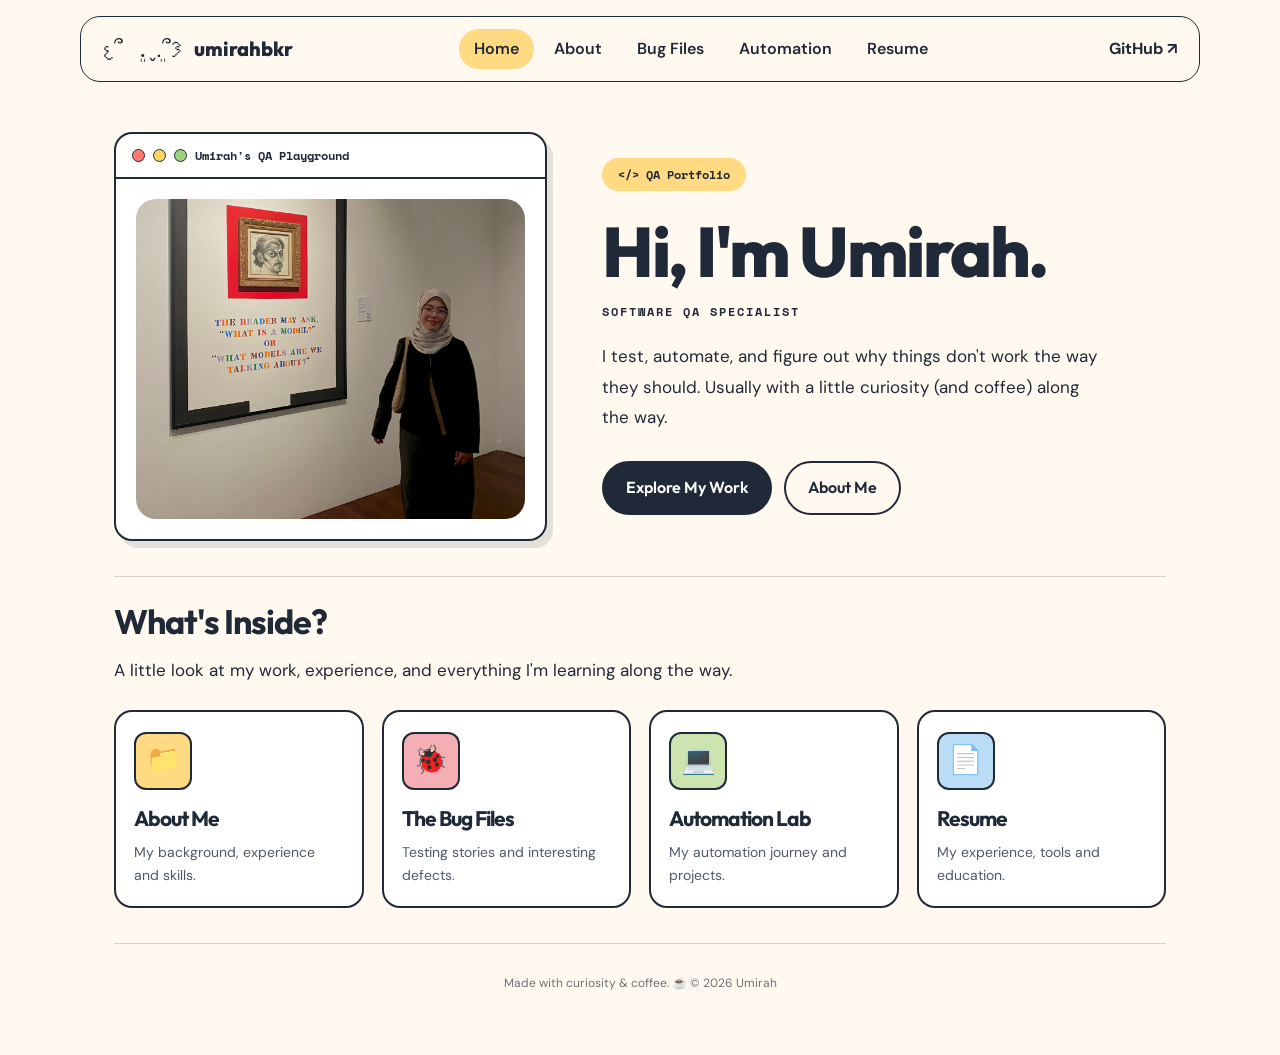
==== index.html @ 62604cd6 "Update index.html" ====
<!DOCTYPE html>
<html lang="en">
<head>
    <meta charset="UTF-8">
    <meta name="viewport" content="width=device-width, initial-scale=1.0">

    <title>umirahbkr | QA Playground</title>

    <!-- Google Fonts -->
    <link rel="preconnect" href="https://fonts.googleapis.com">
    <link rel="preconnect" href="https://fonts.gstatic.com" crossorigin>
    <link href="https://fonts.googleapis.com/css2?family=DM+Sans:wght@400;500;600;700&family=Outfit:wght@400;500;600;700;800&family=Space+Mono:wght@400;700&display=swap" rel="stylesheet">

    <style>
        :root {
            --cream: #FFF9F0;
            --navy: #202938;
            --yellow: #FFDA83;
            --pink: #F6AEB5;
            --green: #CDE4B1;
            --blue: #BBDCF5;
        }

        * {
            box-sizing: border-box;
        }

        html {
            scroll-behavior: smooth;
            scroll-padding-top: 115px;
        }

        body {
            margin: 0;
            background: var(--cream);
            color: var(--navy);
            font-family: 'DM Sans', sans-serif;
            line-height: 1.6;
        }

        /* Typography */
        h1, h2, h3 {
            font-family: 'Outfit', sans-serif;
            font-weight: 700;
            letter-spacing: -1px;
        }

        .tag, .role, .window-bar {
            font-family: 'Space Mono', monospace;
        }

        /* Sticky navigation */
        .site-header {
            position: sticky;
            top: 0;
            z-index: 100;
            padding: 16px 24px 0;
            background: var(--cream);
        }

        .site-navbar {
            max-width: 1120px;
            margin: auto;
            padding: 12px 22px;
            border: 1.5px solid var(--navy);
            border-radius: 20px;
            background: var(--cream);

            display: flex;
            align-items: center;
            justify-content: space-between;
            gap: 16px;
        }

        .site-brand {
            display: flex;
            align-items: center;
            gap: 12px;
            font-family: 'Outfit', sans-serif;
            font-size: 20px;
            font-weight: 800;
            text-decoration: none;
            color: var(--navy);
            white-space: nowrap;
        }

        .site-brand-symbol {
            font-family: 'Space Mono', monospace;
            font-size: 22px;
            font-weight: 400;
        }

        .site-nav-links {
            display: flex;
            align-items: center;
            justify-content: center;
            flex-wrap: wrap;
            gap: 5px;
        }

        .site-nav-links a {
            color: var(--navy);
            text-decoration: none;
            padding: 7px 15px;
            border-radius: 30px;
            font-weight: 600;
            transition: background 0.2s, transform 0.2s;
        }

        .site-nav-links a:hover {
            background: var(--pink);
            transform: translateY(-2px);
        }

        .site-nav-links a.active {
            background: var(--yellow);
        }

        .site-github {
            color: var(--navy);
            font-weight: 700;
            text-decoration: none;
            white-space: nowrap;
        }

        .site-brand:focus-visible,
        .site-nav-links a:focus-visible,
        .site-github:focus-visible {
            outline: 3px solid #B36D36;
            outline-offset: 3px;
        }

        /* Page layout */
        .container {
            max-width: 1100px;
            margin: auto;
            padding: 50px 24px;
        }

        /* Hero section */
        .hero {
            display: grid;
            grid-template-columns: 1fr 1.3fr;
            align-items: center;
            gap: 55px;
        }

        /* Retro photo window */
        .window {
            border: 2px solid var(--navy);
            border-radius: 18px;
            overflow: hidden;
            background: white;
            box-shadow: 6px 7px 0 rgba(32, 41, 56, 0.12);
        }

        .window-bar {
            display: flex;
            align-items: center;
            gap: 8px;
            padding: 12px 16px;
            border-bottom: 2px solid var(--navy);
            font-size: 12px;
            font-weight: bold;
        }

        .dot {
            width: 13px;
            height: 13px;
            border: 1.5px solid var(--navy);
            border-radius: 50%;
            flex-shrink: 0;
        }

        .red {
            background: #FF7974;
        }

        .yellow {
            background: #FFD55A;
        }

        .green {
            background: #9ED27D;
        }

        .window-content {
            padding: 20px;
        }

        /* Rounded portfolio photo */
        .window-content img {
            width: 100%;
            height: 320px;
            object-fit: cover;
            object-position: 55% 50%;
            border-radius: 20px;
            display: block;
        }

        /* Hero typography */
        .tag {
            display: inline-block;
            background: var(--yellow);
            padding: 7px 16px;
            border-radius: 30px;
            font-size: 12px;
            font-weight: bold;
        }

        h1 {
            font-size: clamp(42px, 6vw, 70px);
            line-height: 1.1;
            margin: 22px 0 12px;
            letter-spacing: -2.5px;
            font-weight: 800;
        }

        .role {
            font-size: 12px;
            font-weight: bold;
            letter-spacing: 2px;
        }

        /* Consistent main descriptions */
        .intro,
        .explore > p {
            font-family: 'DM Sans', sans-serif;
            font-size: 17px;
            font-weight: 400;
            line-height: 1.8;
            color: var(--navy);
        }

        .intro {
            max-width: 500px;
            margin-top: 20px;
        }

        /* Buttons */
        .buttons {
            display: flex;
            flex-wrap: wrap;
            gap: 12px;
            margin-top: 28px;
        }

        .button {
            display: inline-block;
            padding: 12px 22px;
            border-radius: 30px;
            border: 2px solid var(--navy);
            color: var(--navy);
            text-decoration: none;
            font-family: 'Outfit', sans-serif;
            font-weight: 600;
            transition: transform 0.2s, box-shadow 0.2s;
        }

        .button:hover {
            transform: translateY(-4px);
            box-shadow: 3px 4px 0 rgba(32, 41, 56, 0.15);
        }

        .primary {
            background: var(--navy);
            color: white;
        }

        .button:focus-visible,
        .card:focus-visible {
            outline: 3px solid #B36D36;
            outline-offset: 4px;
        }

        /* What's Inside section */
        .explore {
            margin-top: 35px;
            padding-top: 18px;
            border-top: 1px solid #D7D2CA;
        }

        .explore h2 {
            font-size: 34px;
            margin-top: 0;
            margin-bottom: 6px;
        }

        .explore > p {
            margin-top: 0;
            margin-bottom: 24px;
        }

        /* Navigation cards */
        .cards {
            display: grid;
            grid-template-columns: repeat(4, minmax(0, 1fr));
            gap: 18px;
        }

        .card {
            border: 2px solid var(--navy);
            border-radius: 18px;
            padding: 20px 18px;
            text-decoration: none;
            color: var(--navy);
            background: white;
            transition: transform 0.2s, box-shadow 0.2s;
        }

        .card:hover {
            transform: translateY(-6px);
            box-shadow: 5px 6px 0 var(--navy);
        }

        .card-icon {
            display: inline-flex;
            align-items: center;
            justify-content: center;
            width: 58px;
            height: 58px;
            border: 2px solid var(--navy);
            border-radius: 12px;
            font-size: 28px;
        }

        .card h3 {
            margin: 12px 0 6px;
            font-size: 21px;
        }

        .card p {
            font-size: 14px;
            margin: 0;
            color: #505966;
        }

        /* Footer */
        footer {
            margin-top: 35px;
            padding-top: 18px;
            border-top: 1px solid #D7D2CA;
            font-size: 12px;
            color: #69717B;
            text-align: center;
        }

        /* Tablet */
        @media (max-width: 850px) {
            .site-navbar {
                flex-wrap: wrap;
                justify-content: center;
            }

            .site-nav-links {
                order: 3;
                width: 100%;
            }
        }

        @media (max-width: 800px) {
            .hero {
                grid-template-columns: 1fr;
                gap: 30px;
            }

            .cards {
                grid-template-columns: repeat(2, minmax(0, 1fr));
            }

            .container {
                padding: 35px 24px;
            }
        }

        /* Mobile */
        @media (max-width: 480px) {
            .site-header {
                padding: 10px 10px 0;
            }

            .site-navbar {
                padding: 12px;
                gap: 8px;
            }

            .site-brand {
                font-size: 17px;
            }

            .site-nav-links {
                gap: 3px;
            }

            .site-nav-links a {
                font-size: 12px;
                padding: 6px 9px;
            }

            .cards {
                grid-template-columns: 1fr;
            }

            .container {
                padding: 30px 20px;
            }

            h1 {
                letter-spacing: -1.5px;
            }

            .role {
                letter-spacing: 1px;
            }

            .intro,
            .explore > p {
                font-size: 16px;
            }

            .window-bar {
                font-size: 10px;
            }

            .window-content img {
                height: 300px;
            }
        }

        /* Reduced motion */
        @media (prefers-reduced-motion: reduce) {
            html {
                scroll-behavior: auto;
            }

            .button,
            .card,
            .site-nav-links a {
                transition: none;
            }
        }
    </style>
</head>

<body>

    <!-- Sticky navigation -->
    <header class="site-header">
        <nav class="site-navbar" aria-label="Main navigation">

            <a href="index.html" class="site-brand">
                <span class="site-brand-symbol">𐔌՞ ܸ.ˬ.ܸ՞𐦯</span>
                umirahbkr
            </a>

            <div class="site-nav-links">
                <a href="index.html" class="active" aria-current="page">Home</a>
                <a href="about.html">About</a>
                <a href="bug-files.html">Bug Files</a>
                <a href="automation.html">Automation</a>
                <a href="resume.html">Resume</a>
            </div>

            <a
                href="https://github.com/syafiqahumirah"
                class="site-github"
                target="_blank"
                rel="noopener noreferrer"
                aria-label="Visit my GitHub profile">
                GitHub ↗
            </a>

        </nav>
    </header>

    <div class="container">

        <main>

            <!-- Welcome section -->
            <section class="hero" id="home">

                <div class="window">

                    <div class="window-bar">
                        <span class="dot red"></span>
                        <span class="dot yellow"></span>
                        <span class="dot green"></span>
                        <span>Umirah's QA Playground</span>
                    </div>

                    <div class="window-content">
                        <img
                            src="IMG_5459.jpeg"
                            alt="Umirah's portfolio photo"
                        >
                    </div>

                </div>

                <div class="hero-text">

                    <span class="tag">
                        &lt;/&gt; QA Portfolio
                    </span>

                    <h1>Hi, I'm Umirah.</h1>

                    <div class="role">
                        SOFTWARE QA SPECIALIST
                    </div>

                    <p class="intro">
                        I test, automate, and figure out why
                        things don't work the way they should.
                        Usually with a little curiosity
                        (and coffee) along the way.
                    </p>

                    <div class="buttons">

                        <a href="#explore" class="button primary">
                            Explore My Work
                        </a>

                        <a href="about.html" class="button">
                            About Me
                        </a>

                    </div>

                </div>

            </section>

            <!-- What's Inside -->
            <section class="explore" id="explore">

                <h2>What's Inside?</h2>

                <p>
                    A little look at my work, experience,
                    and everything I'm learning along the way.
                </p>

                <div class="cards">

                    <!-- About Me -->
                    <a href="about.html" class="card">

                        <span
                            class="card-icon"
                            style="background:var(--yellow)"
                            aria-hidden="true">
                            📁
                        </span>

                        <h3>About Me</h3>

                        <p>
                            My background, experience and skills.
                        </p>

                    </a>

                    <!-- The Bug Files -->
                    <a href="bug-files.html" class="card">

                        <span
                            class="card-icon"
                            style="background:var(--pink)"
                            aria-hidden="true">
                            🐞
                        </span>

                        <h3>The Bug Files</h3>

                        <p>
                            Testing stories and interesting defects.
                        </p>

                    </a>

                    <!-- Automation Lab -->
                    <a href="automation.html" class="card">

                        <span
                            class="card-icon"
                            style="background:var(--green)"
                            aria-hidden="true">
                            💻
                        </span>

                        <h3>Automation Lab</h3>

                        <p>
                            My automation journey and projects.
                        </p>

                    </a>

                    <!-- Resume -->
                    <a href="resume.html" class="card">

                        <span
                            class="card-icon"
                            style="background:var(--blue)"
                            aria-hidden="true">
                            📄
                        </span>

                        <h3>Resume</h3>

                        <p>
                            My experience, tools and education.
                        </p>

                    </a>

                </div>

            </section>

        </main>

        <footer>
            <p>Made with curiosity &amp; coffee. ☕️
            © 2026 Umirah </p>
        </footer>

    </div>

</body>
</html>
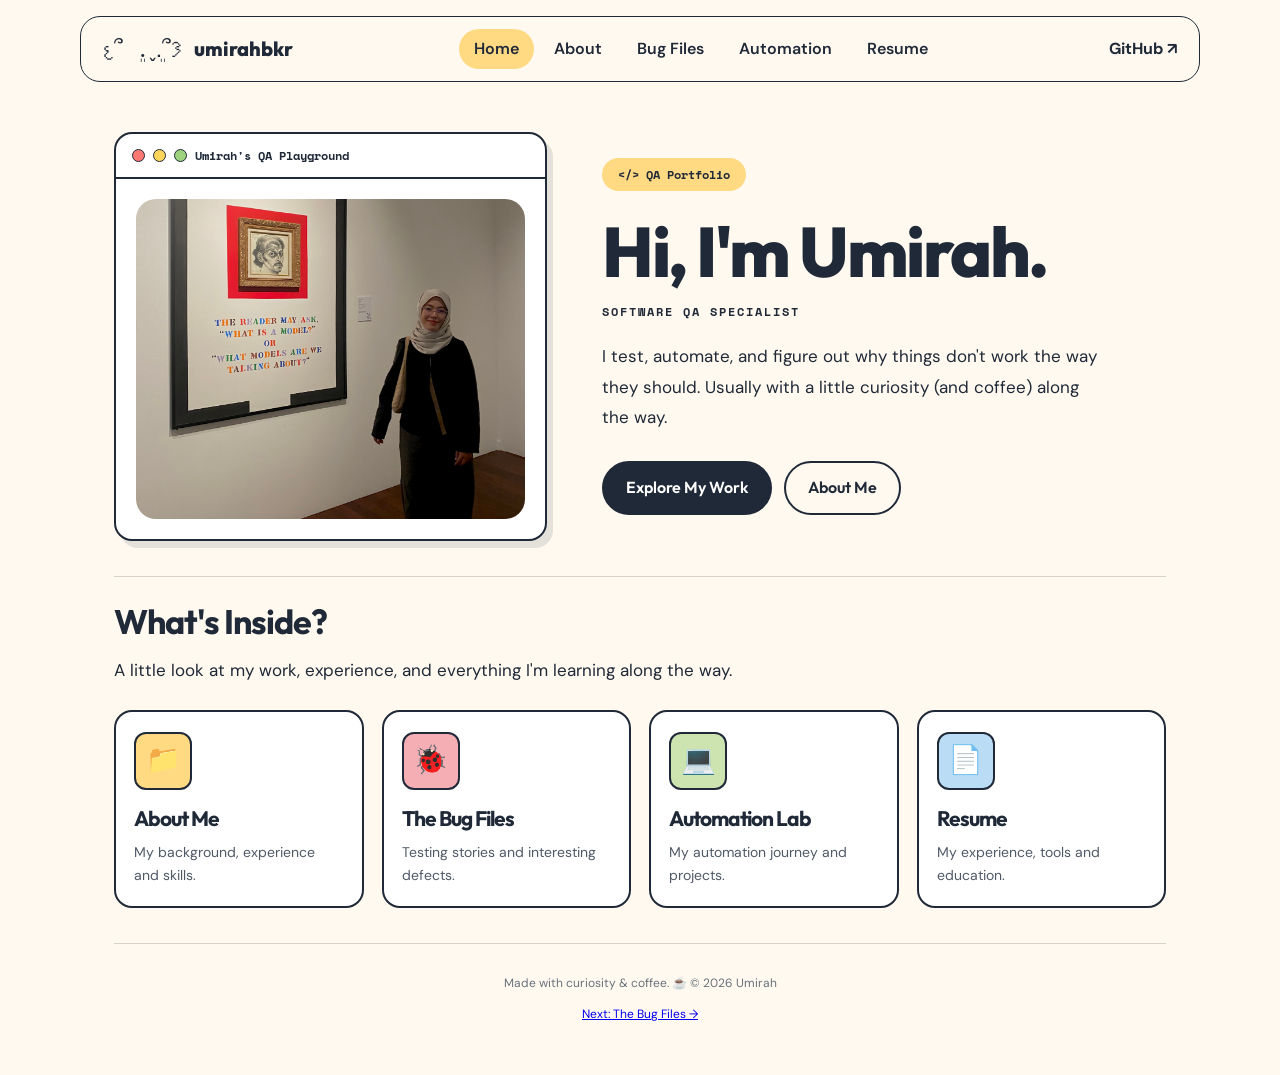
==== commit 8b70cccb: "Update index.html" ====
--- a/index.html
+++ b/index.html
@@ -624,10 +624,15 @@
 
         </main>
 
-        <footer>
-            <p>Made with curiosity &amp; coffee. ☕️
-            © 2026 Umirah </p>
-        </footer>
+        
+<footer>
+  <p>Made with curiosity &amp; coffee. ☕️ © 2026 Umirah</p>
+
+  <a href="bug-files.html" class="next-page">
+    Next: The Bug Files →
+  </a>
+</footer>
+
 
     </div>
 
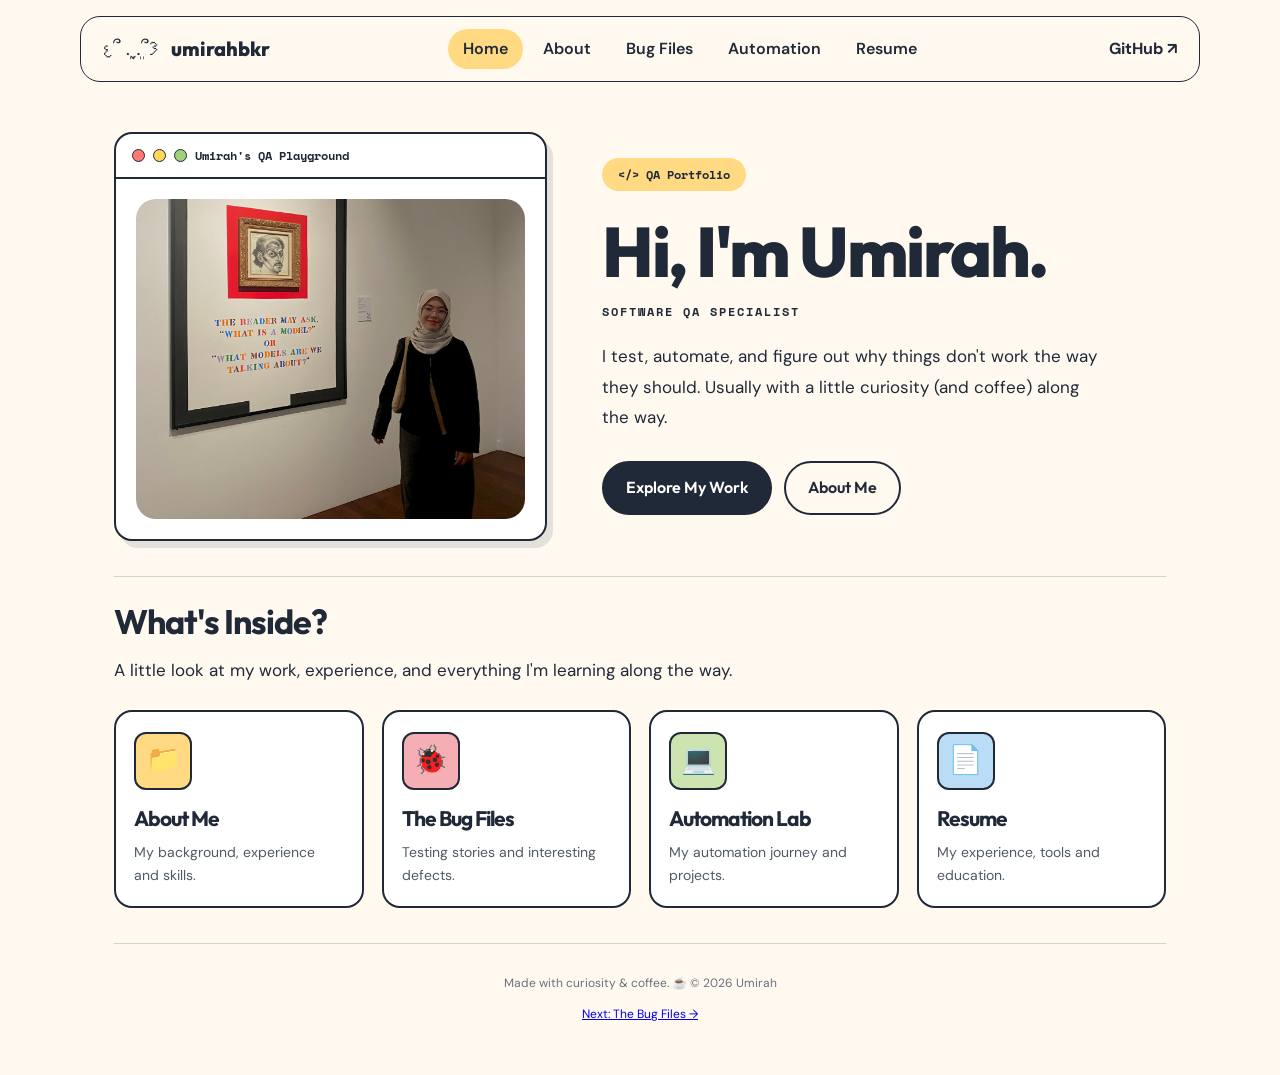
==== commit 1c723b47: "Update index.html" ====
--- a/index.html
+++ b/index.html
@@ -85,11 +85,13 @@
             white-space: nowrap;
         }
 
+        
         .site-brand-symbol {
-            font-family: 'Space Mono', monospace;
-            font-size: 22px;
+            font-family: 'DM Sans', sans-serif;
+            font-size: 19px;
             font-weight: 400;
         }
+
 
         .site-nav-links {
             display: flex;
@@ -389,6 +391,11 @@
                 font-size: 17px;
             }
 
+            
+            .site-brand-symbol {
+                 font-size: 15px;
+            }
+
             .site-nav-links {
                 gap: 3px;
             }
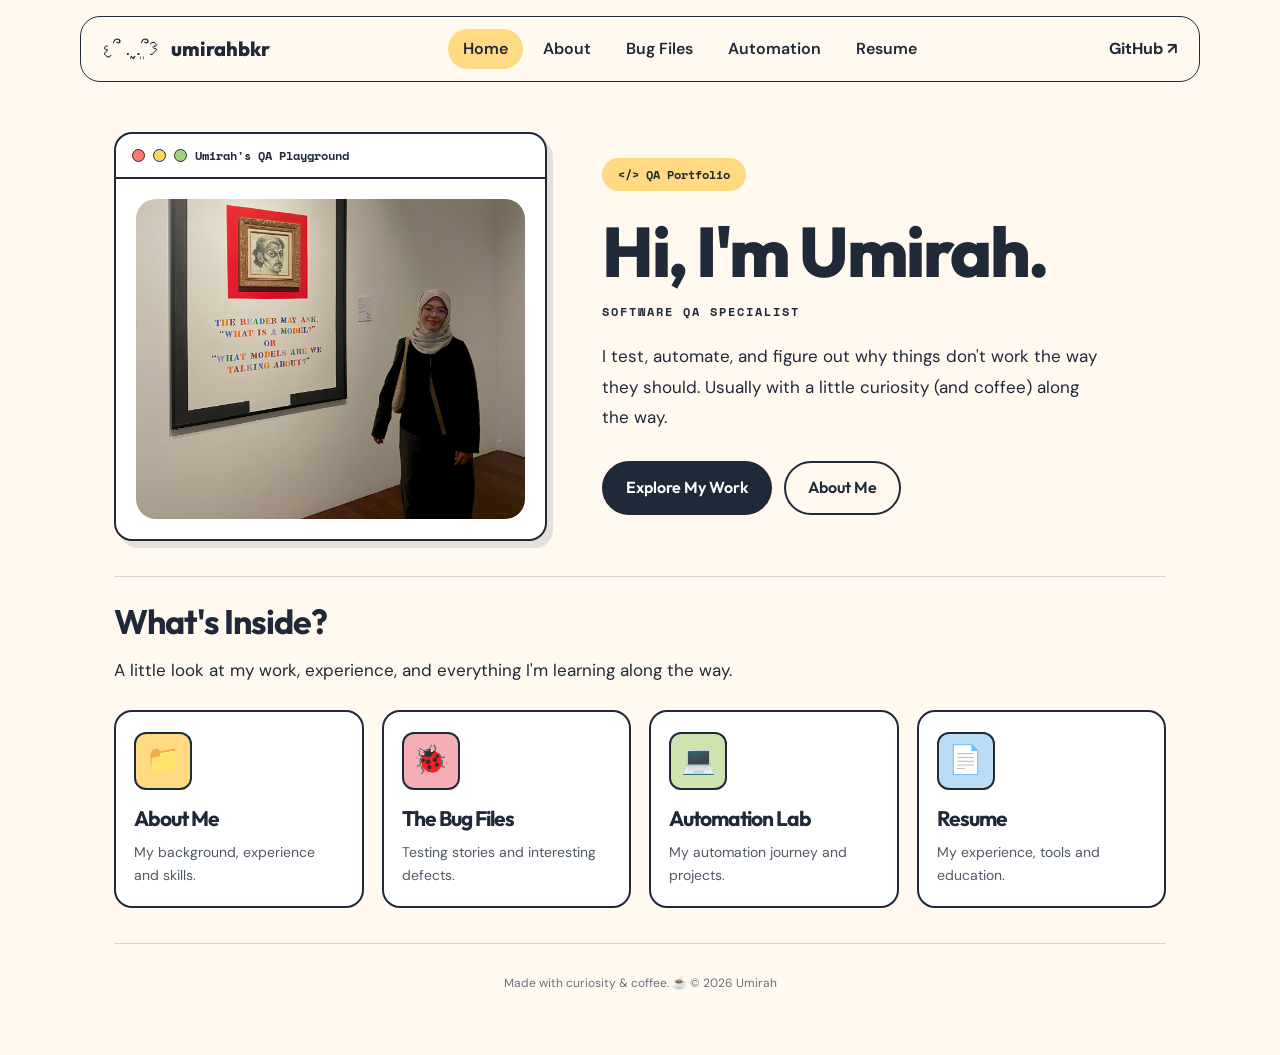
==== commit 4af4646b: "footer" ====
--- a/index.html
+++ b/index.html
@@ -633,11 +633,7 @@
 
         
 <footer>
-  <p>Made with curiosity &amp; coffee. ☕️ © 2026 Umirah</p>
-
-  <a href="bug-files.html" class="next-page">
-    Next: The Bug Files →
-  </a>
+    <p>Made with curiosity &amp; coffee. ☕️ © 2026 Umirah</p>
 </footer>
 
 
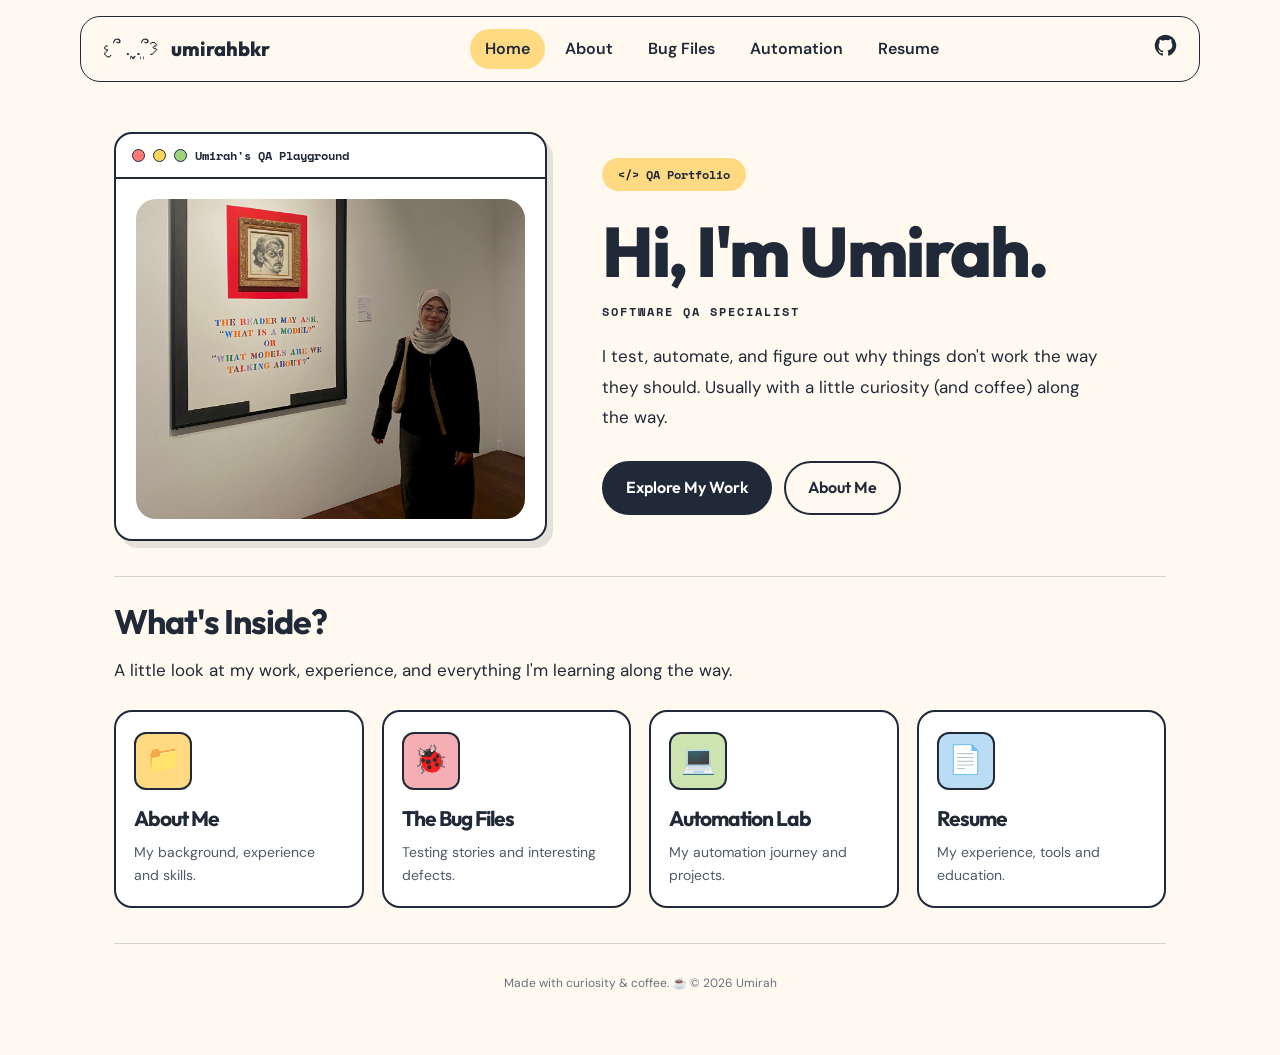
==== commit 7a4762cb: "make reusable navbar and footer" ====
--- a/index.html
+++ b/index.html
@@ -453,33 +453,8 @@
 <body>
 
     <!-- Sticky navigation -->
-    <header class="site-header">
-        <nav class="site-navbar" aria-label="Main navigation">
-
-            <a href="index.html" class="site-brand">
-                <span class="site-brand-symbol">𐔌՞ ܸ.ˬ.ܸ՞𐦯</span>
-                umirahbkr
-            </a>
-
-            <div class="site-nav-links">
-                <a href="index.html" class="active" aria-current="page">Home</a>
-                <a href="about.html">About</a>
-                <a href="bug-files.html">Bug Files</a>
-                <a href="automation.html">Automation</a>
-                <a href="resume.html">Resume</a>
-            </div>
-
-            <a
-                href="https://github.com/syafiqahumirah"
-                class="site-github"
-                target="_blank"
-                rel="noopener noreferrer"
-                aria-label="Visit my GitHub profile">
-                GitHub ↗
-            </a>
-
-        </nav>
-    </header>
+    
+<header id="site-header" class="site-header"></header>
 
     <div class="container">
 
@@ -632,12 +607,14 @@
         </main>
 
         
-<footer>
-    <p>Made with curiosity &amp; coffee. ☕️ © 2026 Umirah</p>
-</footer>
+
+<footer id="site-footer"></footer>
+
 
 
     </div>
+
+<script src="components.js" defer></script>
 
 </body>
 </html>
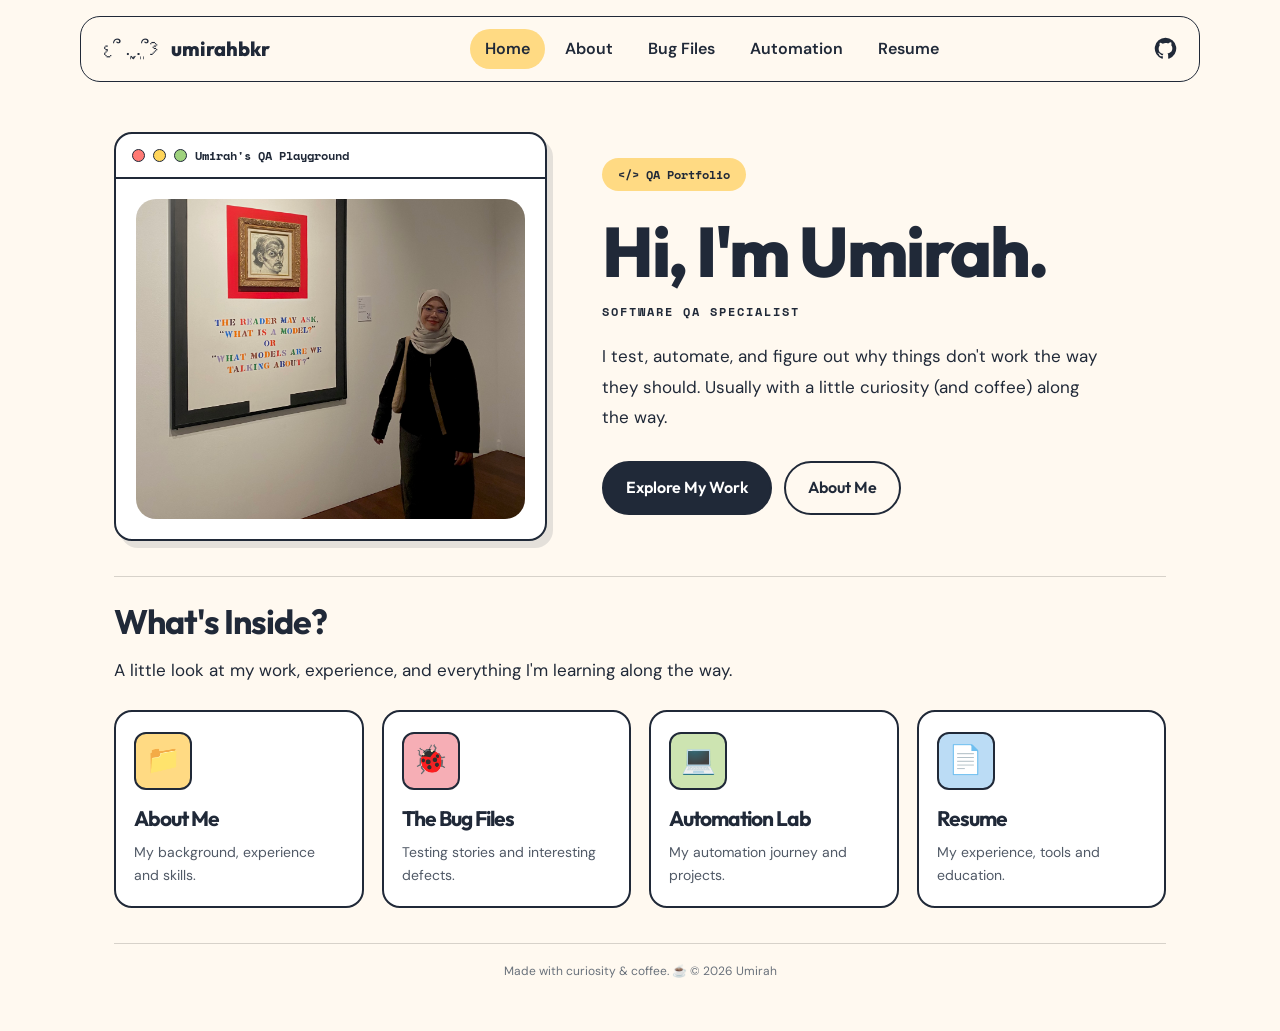
==== commit ecf8799a: "remove duplicate css" ====
--- a/index.html
+++ b/index.html
@@ -11,6 +11,7 @@
     <link rel="preconnect" href="https://fonts.googleapis.com">
     <link rel="preconnect" href="https://fonts.gstatic.com" crossorigin>
     <link href="https://fonts.googleapis.com/css2?family=DM+Sans:wght@400;500;600;700&family=Outfit:wght@400;500;600;700;800&family=Space+Mono:wght@400;700&display=swap" rel="stylesheet">
+    <link rel="stylesheet" href="shared.css">
 
     <style>
         :root {
@@ -48,89 +49,6 @@
 
         .tag, .role, .window-bar {
             font-family: 'Space Mono', monospace;
-        }
-
-        /* Sticky navigation */
-        .site-header {
-            position: sticky;
-            top: 0;
-            z-index: 100;
-            padding: 16px 24px 0;
-            background: var(--cream);
-        }
-
-        .site-navbar {
-            max-width: 1120px;
-            margin: auto;
-            padding: 12px 22px;
-            border: 1.5px solid var(--navy);
-            border-radius: 20px;
-            background: var(--cream);
-
-            display: flex;
-            align-items: center;
-            justify-content: space-between;
-            gap: 16px;
-        }
-
-        .site-brand {
-            display: flex;
-            align-items: center;
-            gap: 12px;
-            font-family: 'Outfit', sans-serif;
-            font-size: 20px;
-            font-weight: 800;
-            text-decoration: none;
-            color: var(--navy);
-            white-space: nowrap;
-        }
-
-        
-        .site-brand-symbol {
-            font-family: 'DM Sans', sans-serif;
-            font-size: 19px;
-            font-weight: 400;
-        }
-
-
-        .site-nav-links {
-            display: flex;
-            align-items: center;
-            justify-content: center;
-            flex-wrap: wrap;
-            gap: 5px;
-        }
-
-        .site-nav-links a {
-            color: var(--navy);
-            text-decoration: none;
-            padding: 7px 15px;
-            border-radius: 30px;
-            font-weight: 600;
-            transition: background 0.2s, transform 0.2s;
-        }
-
-        .site-nav-links a:hover {
-            background: var(--pink);
-            transform: translateY(-2px);
-        }
-
-        .site-nav-links a.active {
-            background: var(--yellow);
-        }
-
-        .site-github {
-            color: var(--navy);
-            font-weight: 700;
-            text-decoration: none;
-            white-space: nowrap;
-        }
-
-        .site-brand:focus-visible,
-        .site-nav-links a:focus-visible,
-        .site-github:focus-visible {
-            outline: 3px solid #B36D36;
-            outline-offset: 3px;
         }
 
         /* Page layout */
@@ -338,29 +256,7 @@
             color: #505966;
         }
 
-        /* Footer */
-        footer {
-            margin-top: 35px;
-            padding-top: 18px;
-            border-top: 1px solid #D7D2CA;
-            font-size: 12px;
-            color: #69717B;
-            text-align: center;
-        }
-
         /* Tablet */
-        @media (max-width: 850px) {
-            .site-navbar {
-                flex-wrap: wrap;
-                justify-content: center;
-            }
-
-            .site-nav-links {
-                order: 3;
-                width: 100%;
-            }
-        }
-
         @media (max-width: 800px) {
             .hero {
                 grid-template-columns: 1fr;
@@ -378,33 +274,6 @@
 
         /* Mobile */
         @media (max-width: 480px) {
-            .site-header {
-                padding: 10px 10px 0;
-            }
-
-            .site-navbar {
-                padding: 12px;
-                gap: 8px;
-            }
-
-            .site-brand {
-                font-size: 17px;
-            }
-
-            
-            .site-brand-symbol {
-                 font-size: 15px;
-            }
-
-            .site-nav-links {
-                gap: 3px;
-            }
-
-            .site-nav-links a {
-                font-size: 12px;
-                padding: 6px 9px;
-            }
-
             .cards {
                 grid-template-columns: 1fr;
             }
--- a/shared.css
+++ b/shared.css
@@ -0,0 +1,159 @@
+
+/* Shared design variables */
+
+:root {
+  --cream: #FFF9F0;
+  --navy: #202938;
+  --yellow: #FFDA83;
+  --pink: #F6AEB5;
+  --green: #CDE4B1;
+  --blue: #BBDCF5;
+}
+
+/* Shared navbar */
+
+.site-header {
+  position: sticky;
+  top: 0;
+  z-index: 100;
+  padding: 16px 24px 0;
+  background: var(--cream);
+}
+
+.site-navbar {
+  max-width: 1120px;
+  margin: auto;
+  padding: 12px 22px;
+  border: 1.5px solid var(--navy);
+  border-radius: 20px;
+  background: var(--cream);
+  display: flex;
+  align-items: center;
+  justify-content: space-between;
+  gap: 16px;
+}
+
+.site-brand {
+  display: flex;
+  align-items: center;
+  gap: 12px;
+  font-family: 'Outfit', sans-serif;
+  font-size: 20px;
+  font-weight: 800;
+  text-decoration: none;
+  color: var(--navy);
+  white-space: nowrap;
+}
+
+.site-brand-symbol {
+  font-family: 'DM Sans', sans-serif;
+  font-size: 19px;
+  font-weight: 400;
+}
+
+.site-nav-links {
+  display: flex;
+  align-items: center;
+  justify-content: center;
+  flex-wrap: wrap;
+  gap: 5px;
+}
+
+.site-nav-links a {
+  color: var(--navy);
+  text-decoration: none;
+  padding: 7px 15px;
+  border-radius: 30px;
+  font-weight: 600;
+  transition: background .2s, transform .2s;
+}
+
+.site-nav-links a:hover {
+  background: var(--pink);
+  transform: translateY(-2px);
+}
+
+.site-nav-links a.active {
+  background: var(--yellow);
+}
+
+.site-github {
+  display: inline-flex;
+  align-items: center;
+  justify-content: center;
+  color: var(--navy);
+  text-decoration: none;
+  flex-shrink: 0;
+  transition: transform .2s;
+}
+
+.site-github:hover {
+  transform: translateY(-2px);
+}
+
+/* Shared footer */
+
+#site-footer {
+  margin-top: 35px;
+  padding-top: 18px;
+  border-top: 1px solid #D7D2CA;
+  font-family: 'DM Sans', sans-serif;
+  font-size: 12px;
+  color: #69717B;
+  text-align: center;
+}
+
+#site-footer p {
+  margin: 0;
+}
+
+/* Tablet */
+
+@media (max-width: 850px) {
+  .site-navbar {
+    flex-wrap: wrap;
+    justify-content: center;
+  }
+
+  .site-nav-links {
+    order: 3;
+    width: 100%;
+  }
+}
+
+/* Mobile */
+
+@media (max-width: 550px) {
+  .site-header {
+    padding: 10px 10px 0;
+  }
+
+  .site-navbar {
+    padding: 12px;
+    gap: 8px;
+  }
+
+  .site-brand {
+    font-size: 17px;
+  }
+
+  .site-brand-symbol {
+    font-size: 15px;
+  }
+
+  .site-nav-links {
+    gap: 3px;
+  }
+
+  .site-nav-links a {
+    font-size: 12px;
+    padding: 6px 9px;
+  }
+}
+
+@media (prefers-reduced-motion: reduce) {
+  .site-nav-links a,
+  .site-github {
+    transition: none;
+  }
+}
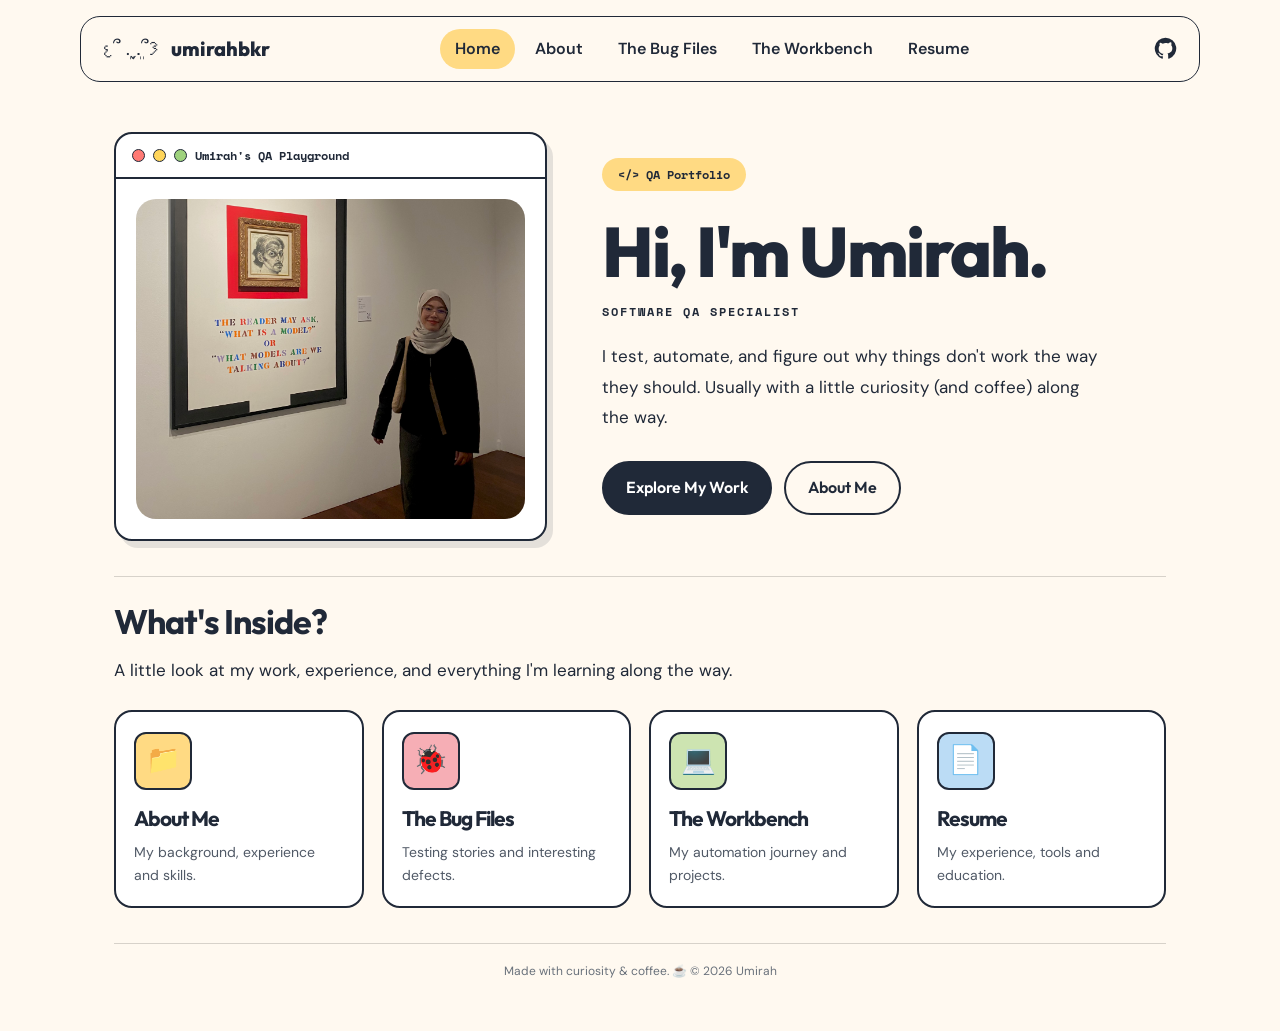
==== commit 5c202a2e: "update automation to workbench" ====
--- a/index.html
+++ b/index.html
@@ -433,8 +433,8 @@
 
                     </a>
 
-                    <!-- Automation Lab -->
-                    <a href="automation.html" class="card">
+                    <!-- The Workbench -->
+                    <a href="workbench.html" class="card">
 
                         <span
                             class="card-icon"
@@ -443,7 +443,7 @@
                             💻
                         </span>
 
-                        <h3>Automation Lab</h3>
+                        <h3>The Workbench</h3>
 
                         <p>
                             My automation journey and projects.
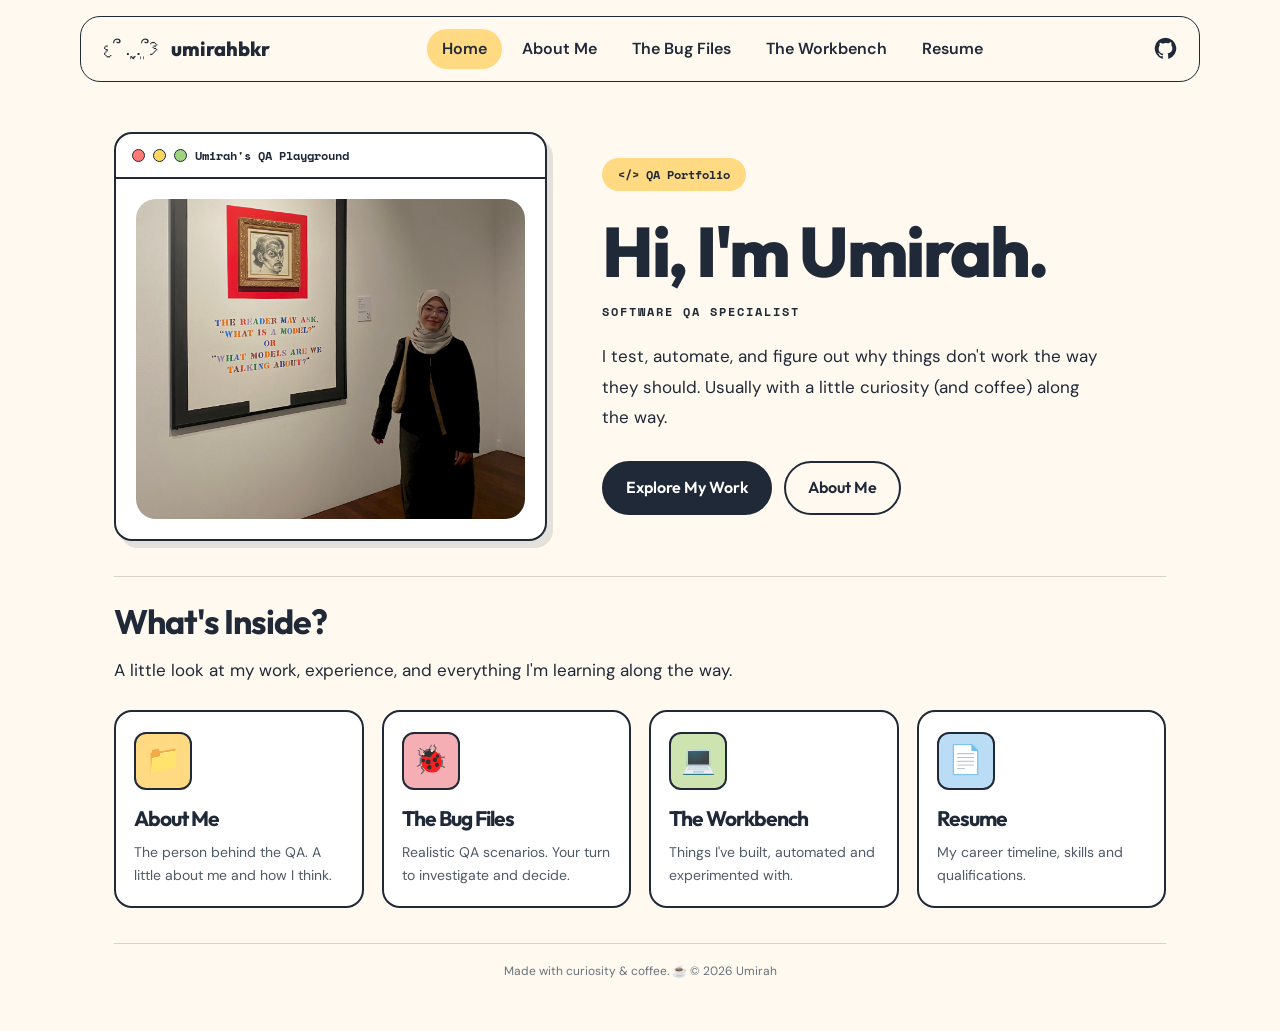
==== commit 088e534f: "change description in cards" ====
--- a/index.html
+++ b/index.html
@@ -410,7 +410,7 @@
                         <h3>About Me</h3>
 
                         <p>
-                            My background, experience and skills.
+                            The person behind the QA. A little about me and how I think.
                         </p>
 
                     </a>
@@ -428,7 +428,7 @@
                         <h3>The Bug Files</h3>
 
                         <p>
-                            Testing stories and interesting defects.
+                            Realistic QA scenarios. Your turn to investigate and decide.
                         </p>
 
                     </a>
@@ -446,7 +446,7 @@
                         <h3>The Workbench</h3>
 
                         <p>
-                            My automation journey and projects.
+                            Things I've built, automated and experimented with.
                         </p>
 
                     </a>
@@ -464,7 +464,7 @@
                         <h3>Resume</h3>
 
                         <p>
-                            My experience, tools and education.
+                            My career timeline, skills and qualifications.
                         </p>
 
                     </a>
